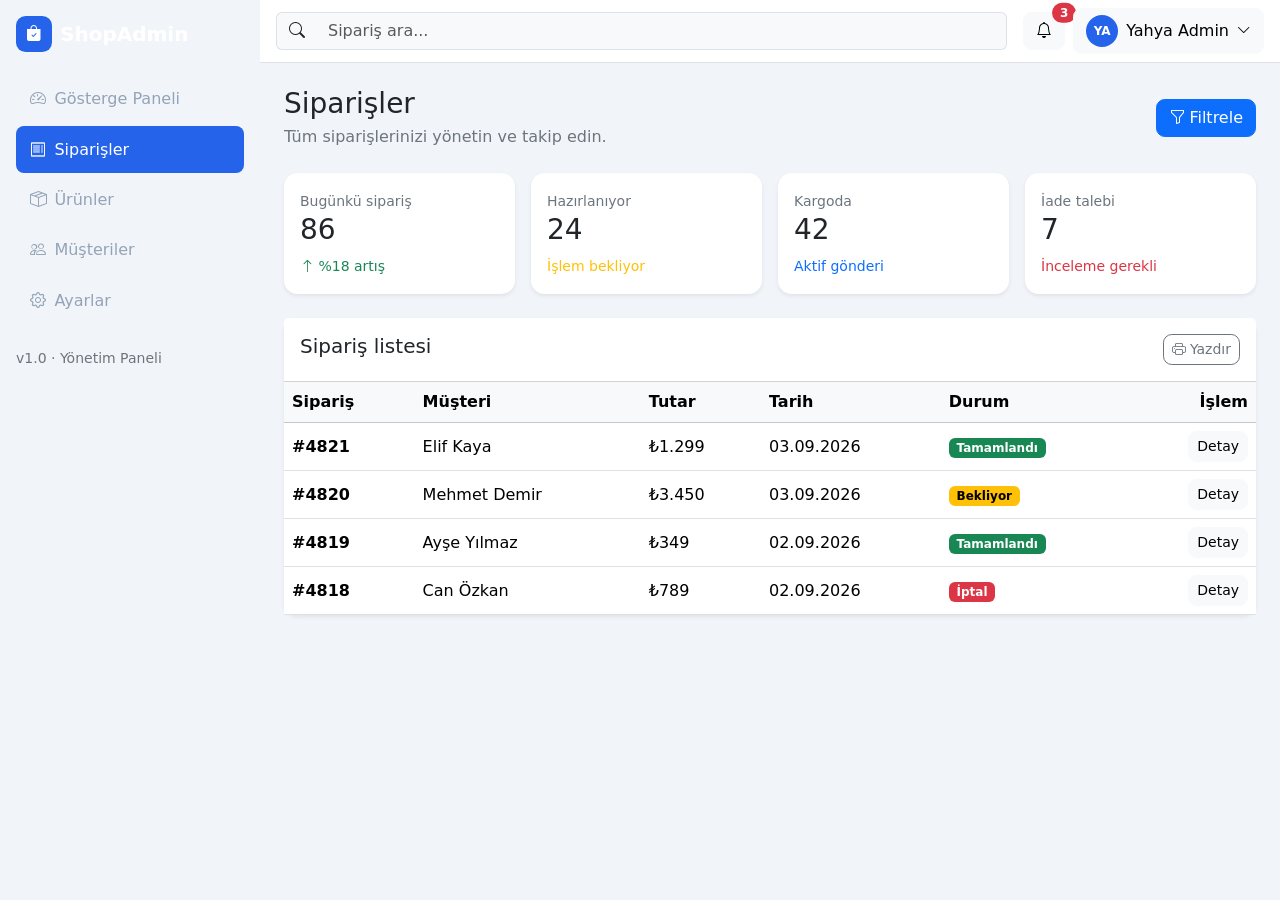
==== orders.html @ 837494ae "Initial commit" ====
<!DOCTYPE html>
<html lang="tr">
<head>
  <meta charset="UTF-8"><meta name="viewport" content="width=device-width, initial-scale=1">
  <title>Siparişler | ShopAdmin</title>
  <link href="https://cdn.jsdelivr.net/npm/bootstrap@5.3.3/dist/css/bootstrap.min.css" rel="stylesheet">
  <link href="https://cdn.jsdelivr.net/npm/bootstrap-icons@1.11.3/font/bootstrap-icons.min.css" rel="stylesheet">
  <link href="css/style.css" rel="stylesheet">
</head>
<body>
<div class="d-flex">
  <aside class="offcanvas-lg offcanvas-start sidebar text-white" tabindex="-1" id="sidebarMenu">
    <div class="offcanvas-header border-bottom border-secondary d-lg-none"><h5 class="mb-0">ShopAdmin</h5><button class="btn-close btn-close-white" data-bs-dismiss="offcanvas" aria-label="Kapat"></button></div>
    <div class="offcanvas-body d-flex flex-column p-3">
      <a href="index.html" class="d-flex align-items-center gap-2 text-white text-decoration-none mb-4"><span class="brand-mark"><i class="bi bi-bag-check-fill"></i></span><span class="fs-5 fw-semibold">ShopAdmin</span></a>
      <nav class="nav flex-column gap-1">
        <a class="nav-link" href="index.html"><i class="bi bi-speedometer2 me-2"></i>Gösterge Paneli</a>
        <a class="nav-link active" href="orders.html"><i class="bi bi-receipt me-2"></i>Siparişler</a>
        <a class="nav-link" href="products.html"><i class="bi bi-box-seam me-2"></i>Ürünler</a>
        <a class="nav-link" href="customers.html"><i class="bi bi-people me-2"></i>Müşteriler</a>
        <a class="nav-link" href="settings.html"><i class="bi bi-gear me-2"></i>Ayarlar</a>
      </nav><div class="mt-auto pt-4 small text-secondary">v1.0 · Yönetim Paneli</div>
    </div>
  </aside>
  <div class="flex-grow-1 main-wrap">
    <nav class="navbar bg-white border-bottom sticky-top px-3 py-2">
      <button class="btn btn-outline-secondary d-lg-none me-2" data-bs-toggle="offcanvas" data-bs-target="#sidebarMenu" aria-label="Menüyü aç"><i class="bi bi-list"></i></button>
      <form class="d-flex flex-grow-1 me-3" role="search"><div class="input-group search-input"><span class="input-group-text bg-light border-end-0"><i class="bi bi-search"></i></span><input class="form-control bg-light border-start-0" type="search" placeholder="Sipariş ara..." aria-label="Ara"></div></form>
      <div class="dropdown"><button class="btn btn-light position-relative" data-bs-toggle="dropdown" aria-label="Bildirimler"><i class="bi bi-bell"></i><span class="position-absolute top-0 start-100 translate-middle badge rounded-pill bg-danger">3</span></button><ul class="dropdown-menu dropdown-menu-end"><li><a class="dropdown-item" href="orders.html">Yeni sipariş #4821</a></li></ul></div>
      <div class="dropdown ms-2"><button class="btn btn-light d-flex align-items-center gap-2" data-bs-toggle="dropdown"><span class="avatar">YA</span><span class="d-none d-sm-inline">Yahya Admin</span><i class="bi bi-chevron-down small"></i></button><ul class="dropdown-menu dropdown-menu-end"><li><a class="dropdown-item" href="settings.html#profile">Profil</a></li><li><a class="dropdown-item" href="settings.html">Ayarlar</a></li><li><button class="dropdown-item text-danger" data-action="logout">Çıkış</button></li></ul></div>
    </nav>
    <main class="container-fluid p-3 p-lg-4">
      <div class="d-flex justify-content-between align-items-center flex-wrap gap-3 mb-4"><div><h1 class="h3 mb-1">Siparişler</h1><p class="text-secondary mb-0">Tüm siparişlerinizi yönetin ve takip edin.</p></div><button class="btn btn-primary" data-bs-toggle="modal" data-bs-target="#filterModal"><i class="bi bi-funnel me-1"></i>Filtrele</button></div>
      <div class="row g-3 mb-4"><div class="col-sm-6 col-xl-3"><div class="card border-0 shadow-sm"><div class="card-body"><small class="text-secondary">Bugünkü sipariş</small><h3>86</h3><span class="text-success small"><i class="bi bi-arrow-up"></i> %18 artış</span></div></div></div><div class="col-sm-6 col-xl-3"><div class="card border-0 shadow-sm"><div class="card-body"><small class="text-secondary">Hazırlanıyor</small><h3>24</h3><span class="text-warning small">İşlem bekliyor</span></div></div></div><div class="col-sm-6 col-xl-3"><div class="card border-0 shadow-sm"><div class="card-body"><small class="text-secondary">Kargoda</small><h3>42</h3><span class="text-primary small">Aktif gönderi</span></div></div></div><div class="col-sm-6 col-xl-3"><div class="card border-0 shadow-sm"><div class="card-body"><small class="text-secondary">İade talebi</small><h3>7</h3><span class="text-danger small">İnceleme gerekli</span></div></div></div></div>
      <div class="card border-0 shadow-sm"><div class="card-header bg-white py-3"><div class="d-flex justify-content-between"><h2 class="h5 mb-0">Sipariş listesi</h2><button class="btn btn-sm btn-outline-secondary" onclick="window.print()"><i class="bi bi-printer me-1"></i>Yazdır</button></div></div><div class="table-responsive"><table class="table table-hover align-middle mb-0 orders-table"><thead class="table-light"><tr><th>Sipariş</th><th>Müşteri</th><th>Tutar</th><th>Tarih</th><th>Durum</th><th class="text-end">İşlem</th></tr></thead><tbody>
      <tr><td class="fw-semibold">#4821</td><td>Elif Kaya</td><td>₺1.299</td><td>03.09.2026</td><td><span class="badge text-bg-success">Tamamlandı</span></td><td class="text-end"><button class="btn btn-sm btn-light" data-bs-toggle="modal" data-bs-target="#detailModal">Detay</button></td></tr><tr><td class="fw-semibold">#4820</td><td>Mehmet Demir</td><td>₺3.450</td><td>03.09.2026</td><td><span class="badge text-bg-warning">Bekliyor</span></td><td class="text-end"><button class="btn btn-sm btn-light" data-bs-toggle="modal" data-bs-target="#detailModal">Detay</button></td></tr><tr><td class="fw-semibold">#4819</td><td>Ayşe Yılmaz</td><td>₺349</td><td>02.09.2026</td><td><span class="badge text-bg-success">Tamamlandı</span></td><td class="text-end"><button class="btn btn-sm btn-light" data-bs-toggle="modal" data-bs-target="#detailModal">Detay</button></td></tr><tr><td class="fw-semibold">#4818</td><td>Can Özkan</td><td>₺789</td><td>02.09.2026</td><td><span class="badge text-bg-danger">İptal</span></td><td class="text-end"><button class="btn btn-sm btn-light" data-bs-toggle="modal" data-bs-target="#detailModal">Detay</button></td></tr>
      </tbody></table></div></div>
    </main>
  </div>
</div>
<div class="modal fade" id="filterModal" tabindex="-1"><div class="modal-dialog"><form class="modal-content" data-demo-form data-success="Sipariş filtresi uygulandı."><div class="modal-header"><h5 class="modal-title">Siparişleri filtrele</h5><button class="btn-close" data-bs-dismiss="modal" aria-label="Kapat"></button></div><div class="modal-body"><label class="form-label">Durum</label><select class="form-select"><option>Tümü</option><option>Tamamlandı</option><option>Bekliyor</option><option>İptal</option></select></div><div class="modal-footer"><button class="btn btn-primary">Uygula</button></div></form></div></div>
<div class="modal fade" id="detailModal" tabindex="-1"><div class="modal-dialog"><div class="modal-content"><div class="modal-header"><h5 class="modal-title">Sipariş detayı #4821</h5><button class="btn-close" data-bs-dismiss="modal" aria-label="Kapat"></button></div><div class="modal-body"><p class="mb-2"><strong>Müşteri:</strong> Elif Kaya</p><p class="mb-2"><strong>Ürün:</strong> Kablosuz Kulaklık</p><p class="mb-0"><strong>Adres:</strong> Kadıköy, İstanbul</p></div><div class="modal-footer"><button class="btn btn-primary" data-bs-dismiss="modal">Kapat</button></div></div></div></div>
<div class="toast-container position-fixed bottom-0 end-0 p-3"><div id="actionToast" class="toast"><div class="toast-body">İşlem tamamlandı.</div></div></div>
<script src="https://cdn.jsdelivr.net/npm/bootstrap@5.3.3/dist/js/bootstrap.bundle.min.js"></script><script src="js/app.js"></script>
</body></html>
---- css/style.css ----
:root {
  --sidebar-width: 260px;
  --sidebar-bg: #0f172a;
  --sidebar-hover: #1e293b;
  --content-bg: #f1f5f9;
}

html,
body {
  height: 100%;
}

body {
  background-color: var(--content-bg);
}

.sidebar {
  width: var(--sidebar-width);
  min-height: 100vh;
  background-color: var(--sidebar-bg);
}

.sidebar .nav-link {
  color: #94a3b8;
  border-radius: 0.5rem;
  padding: 0.7rem 0.9rem;
}

.sidebar .nav-link:hover,
.sidebar .nav-link.active {
  color: #fff;
  background-color: var(--sidebar-hover);
}

.sidebar .nav-link.active {
  background-color: #2563eb;
}

.brand-mark {
  width: 36px;
  height: 36px;
  display: inline-flex;
  align-items: center;
  justify-content: center;
  border-radius: 0.6rem;
  background: #2563eb;
  color: #fff;
}

.avatar {
  width: 32px;
  height: 32px;
  display: inline-flex;
  align-items: center;
  justify-content: center;
  border-radius: 50%;
  background: #2563eb;
  color: #fff;
  font-size: 0.75rem;
  font-weight: 700;
}

.card {
  border-radius: 0.85rem;
}

.btn {
  border-radius: 0.55rem;
}

.main-wrap {
  min-height: 100vh;
  background-color: var(--content-bg);
}

.stat-icon {
  width: 48px;
  height: 48px;
  display: inline-flex;
  align-items: center;
  justify-content: center;
  border-radius: 0.75rem;
  font-size: 1.25rem;
}

.orders-table tbody tr {
  transition: background-color 0.15s ease;
}

.orders-table tbody tr:hover {
  background-color: #eef2ff;
}

.search-input {
  min-width: 220px;
}

@media (min-width: 992px) {
  .offcanvas-lg.sidebar {
    position: sticky;
    top: 0;
    visibility: visible !important;
    transform: none !important;
    width: var(--sidebar-width);
    background-color: var(--sidebar-bg);
    border-right: 0;
  }

  .offcanvas-lg .offcanvas-body {
    overflow-y: auto;
  }
}

@media (max-width: 991.98px) {
  .offcanvas-lg {
    background-color: var(--sidebar-bg);
  }
}

@media (max-width: 575.98px) {
  .search-input {
    min-width: 0;
  }

  .navbar {
    padding-inline: 0.75rem !important;
  }
}
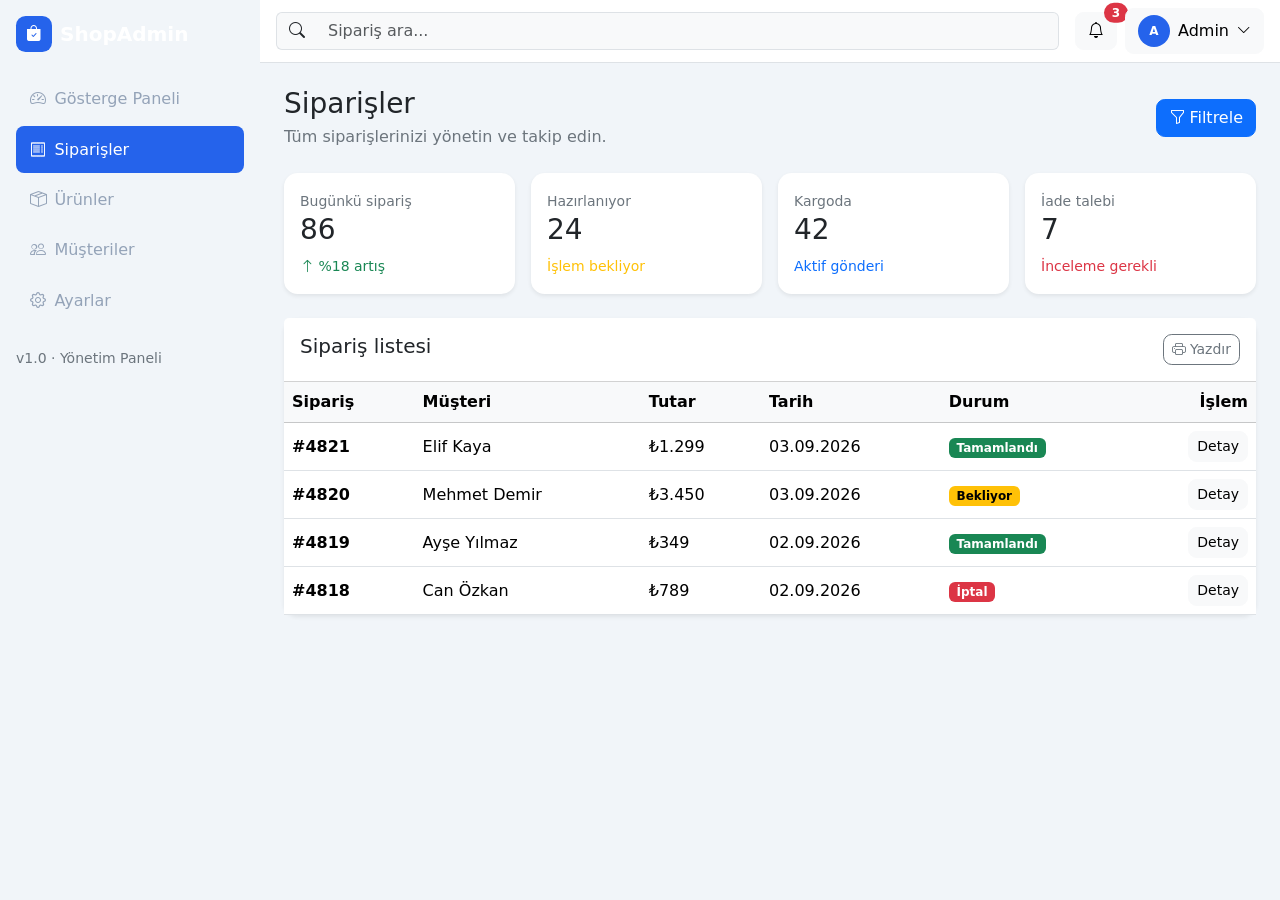
==== commit 321b57cd: "Use Admin profile name" ====
--- a/orders.html
+++ b/orders.html
@@ -27,7 +27,7 @@
       <button class="btn btn-outline-secondary d-lg-none me-2" data-bs-toggle="offcanvas" data-bs-target="#sidebarMenu" aria-label="Menüyü aç"><i class="bi bi-list"></i></button>
       <form class="d-flex flex-grow-1 me-3" role="search"><div class="input-group search-input"><span class="input-group-text bg-light border-end-0"><i class="bi bi-search"></i></span><input class="form-control bg-light border-start-0" type="search" placeholder="Sipariş ara..." aria-label="Ara"></div></form>
       <div class="dropdown"><button class="btn btn-light position-relative" data-bs-toggle="dropdown" aria-label="Bildirimler"><i class="bi bi-bell"></i><span class="position-absolute top-0 start-100 translate-middle badge rounded-pill bg-danger">3</span></button><ul class="dropdown-menu dropdown-menu-end"><li><a class="dropdown-item" href="orders.html">Yeni sipariş #4821</a></li></ul></div>
-      <div class="dropdown ms-2"><button class="btn btn-light d-flex align-items-center gap-2" data-bs-toggle="dropdown"><span class="avatar">YA</span><span class="d-none d-sm-inline">Yahya Admin</span><i class="bi bi-chevron-down small"></i></button><ul class="dropdown-menu dropdown-menu-end"><li><a class="dropdown-item" href="settings.html#profile">Profil</a></li><li><a class="dropdown-item" href="settings.html">Ayarlar</a></li><li><button class="dropdown-item text-danger" data-action="logout">Çıkış</button></li></ul></div>
+      <div class="dropdown ms-2"><button class="btn btn-light d-flex align-items-center gap-2" data-bs-toggle="dropdown"><span class="avatar">A</span><span class="d-none d-sm-inline">Admin</span><i class="bi bi-chevron-down small"></i></button><ul class="dropdown-menu dropdown-menu-end"><li><a class="dropdown-item" href="settings.html#profile">Profil</a></li><li><a class="dropdown-item" href="settings.html">Ayarlar</a></li><li><button class="dropdown-item text-danger" data-action="logout">Çıkış</button></li></ul></div>
     </nav>
     <main class="container-fluid p-3 p-lg-4">
       <div class="d-flex justify-content-between align-items-center flex-wrap gap-3 mb-4"><div><h1 class="h3 mb-1">Siparişler</h1><p class="text-secondary mb-0">Tüm siparişlerinizi yönetin ve takip edin.</p></div><button class="btn btn-primary" data-bs-toggle="modal" data-bs-target="#filterModal"><i class="bi bi-funnel me-1"></i>Filtrele</button></div>
